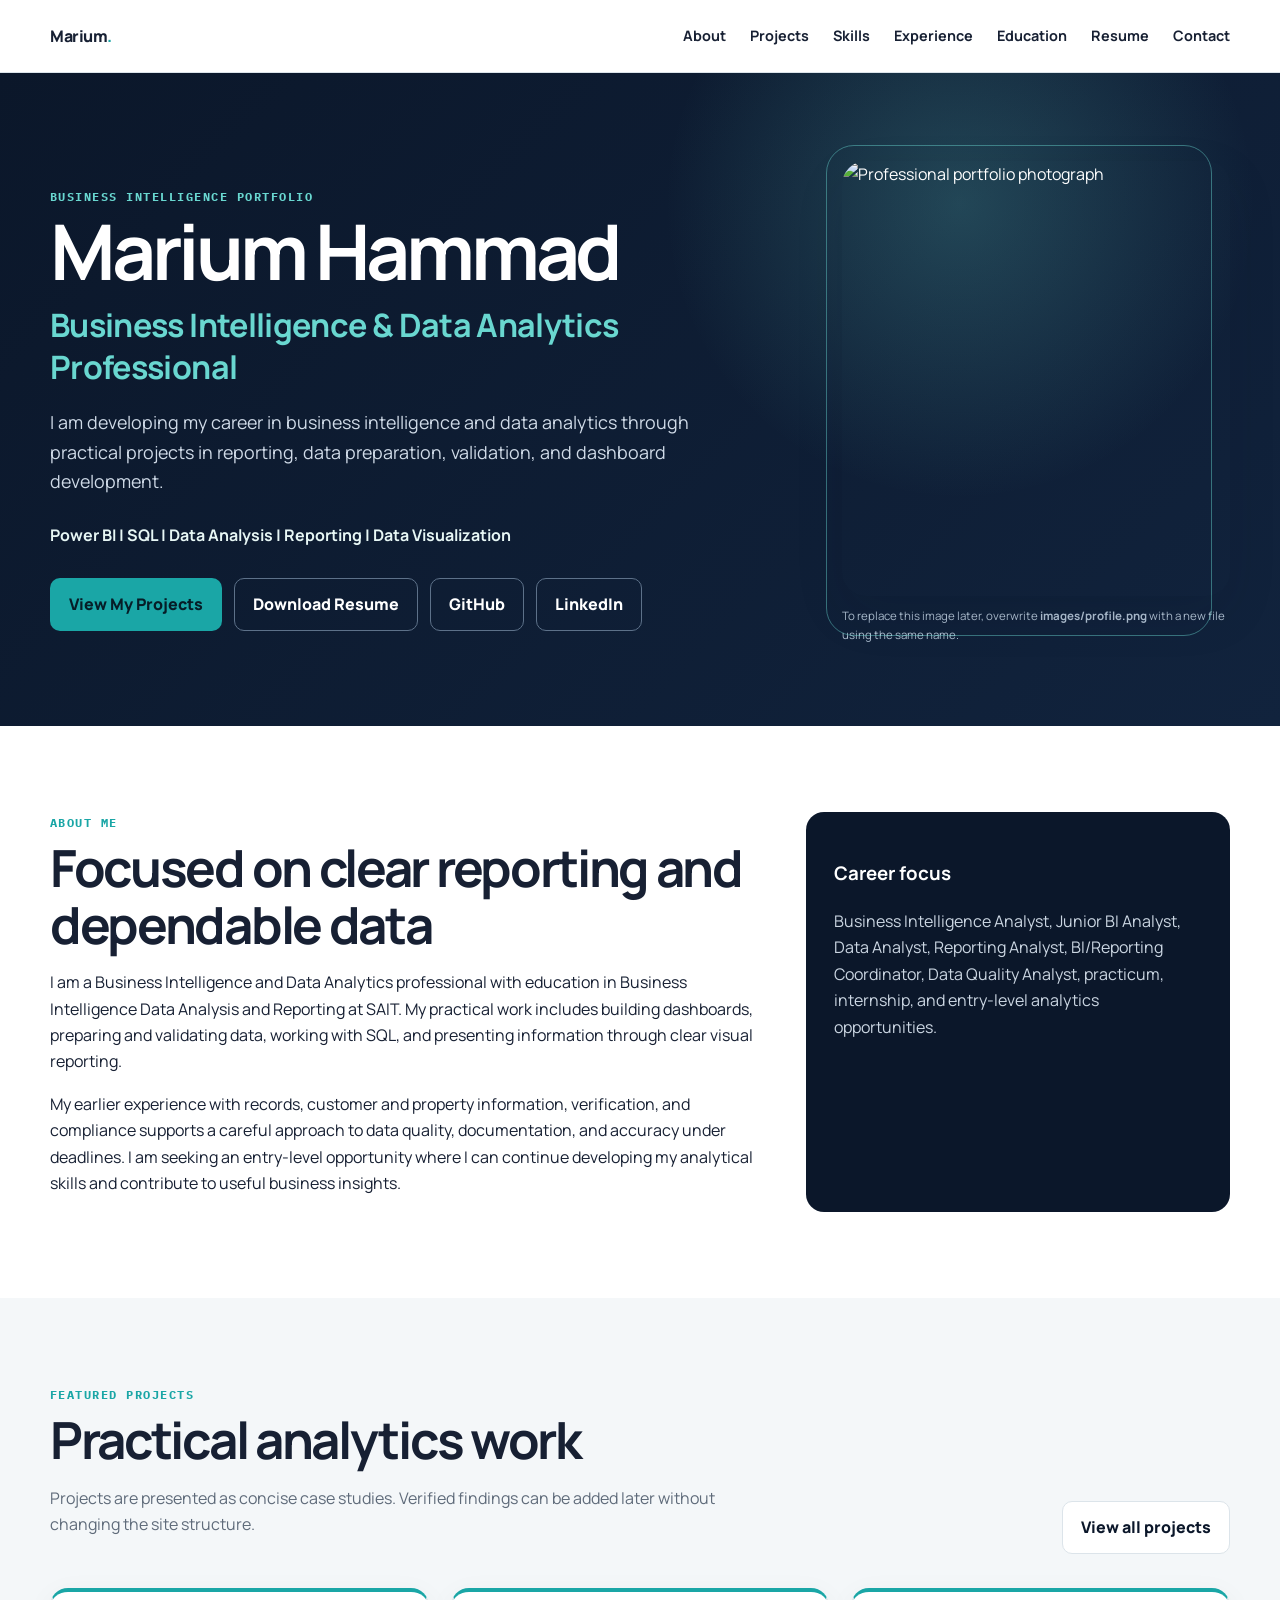
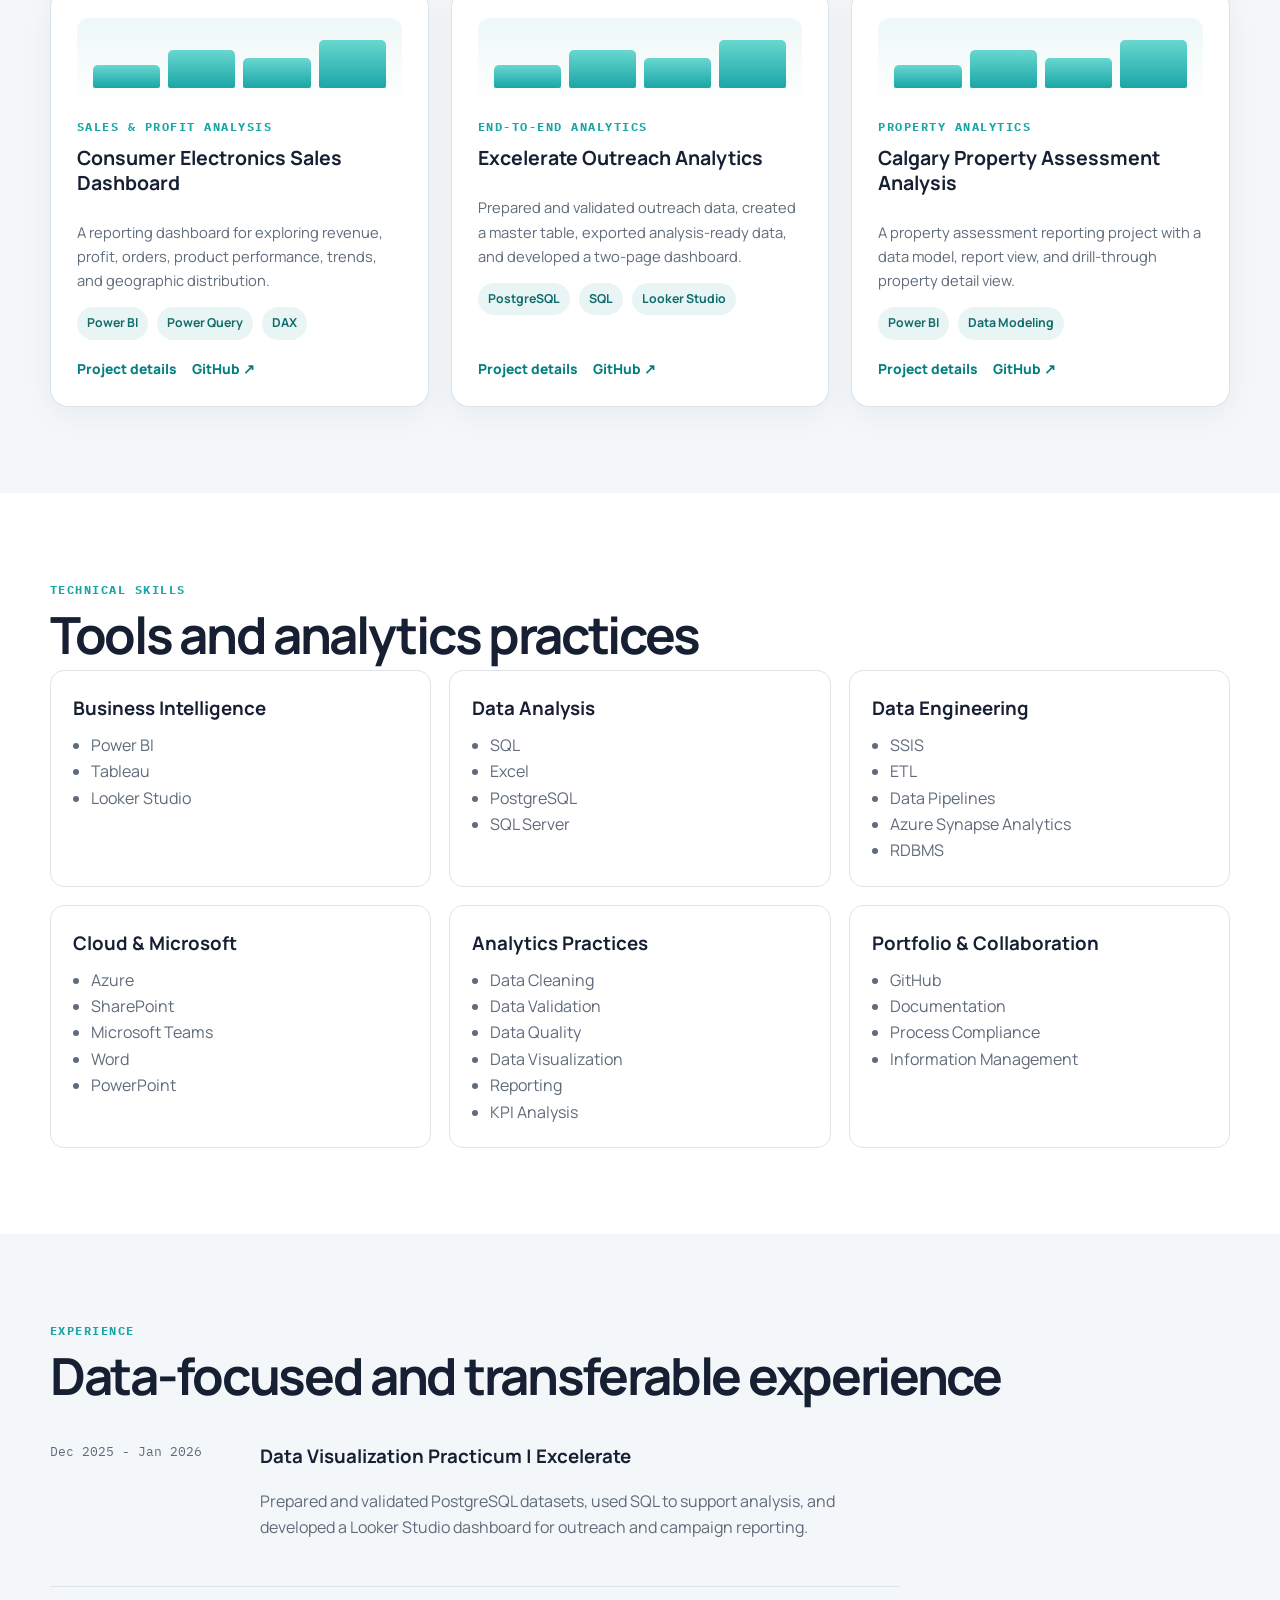
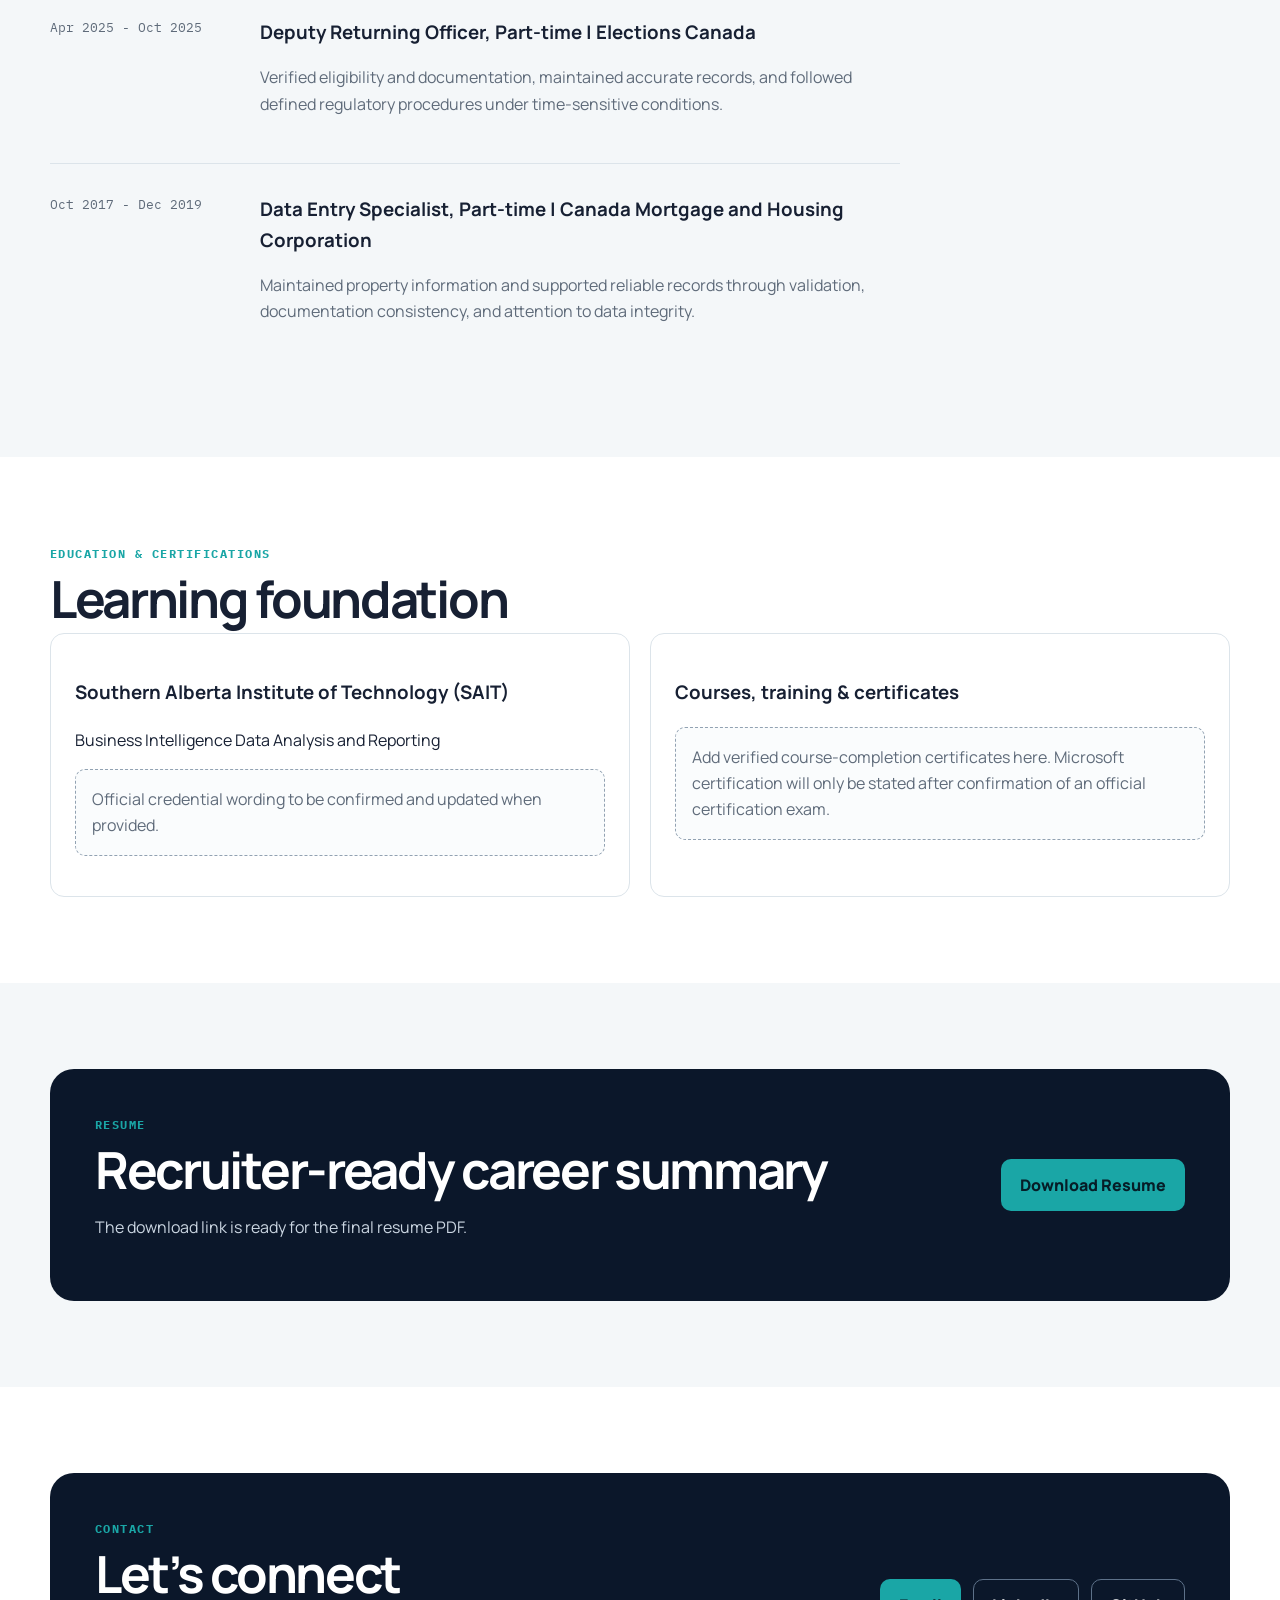
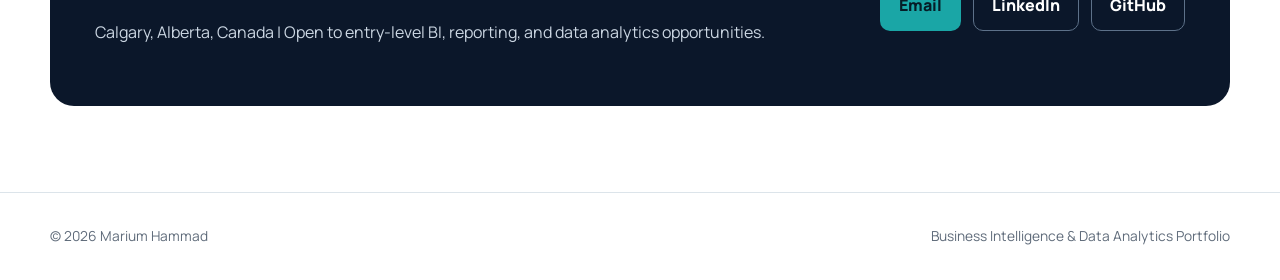
==== index.html @ 6989da73 "Add files via upload" ====
<!doctype html><html lang="en"><head><meta charset="utf-8"><meta name="viewport" content="width=device-width,initial-scale=1"><meta name="description" content="Portfolio of Marium Hammad, a Business Intelligence and Data Analytics professional in Calgary."><title>Marium Hammad | Business Intelligence & Data Analytics</title><link rel="stylesheet" href="style.css"></head><body><a class="skip" href="#main">Skip to content</a>
<header class="site-header"><div class="container nav"><a class="brand" href="#top">Marium<span>.</span></a><button class="menu" aria-expanded="false" aria-controls="navigation">Menu</button><nav id="navigation" class="nav-links" aria-label="Primary"><a href="#about">About</a><a href="#projects">Projects</a><a href="#skills">Skills</a><a href="#experience">Experience</a><a href="#education">Education</a><a href="#resume">Resume</a><a href="#contact">Contact</a></nav></div></header>
<main id="main"><section id="top" class="hero"><div class="container hero-grid"><div><div class="eyebrow">Business intelligence portfolio</div><h1>Marium Hammad<span>Business Intelligence & Data Analytics Professional</span></h1><p class="lead">I am developing my career in business intelligence and data analytics through practical projects in reporting, data preparation, validation, and dashboard development.</p><p class="focus">Power BI | SQL | Data Analysis | Reporting | Data Visualization</p><div class="actions"><a class="btn" href="#projects">View My Projects</a><a class="btn secondary" href="assets/Marium-Hammad-Resume.pdf">Download Resume</a><a class="btn secondary" href="https://github.com/MariumHammad" target="_blank" rel="noopener">GitHub</a><a class="btn secondary" href="https://linkedin.com/in/marium-hammad" target="_blank" rel="noopener">LinkedIn</a></div></div><div class="portrait"><img src="images/profile.png" alt="Professional portfolio photograph"><p class="photo-note">To replace this image later, overwrite <strong>images/profile.png</strong> with a new file using the same name.</p></div></div></section>
<section id="about" class="section"><div class="container about-grid"><div><div class="eyebrow">About me</div><h2>Focused on clear reporting and dependable data</h2><p>I am a Business Intelligence and Data Analytics professional with education in Business Intelligence Data Analysis and Reporting at SAIT. My practical work includes building dashboards, preparing and validating data, working with SQL, and presenting information through clear visual reporting.</p><p>My earlier experience with records, customer and property information, verification, and compliance supports a careful approach to data quality, documentation, and accuracy under deadlines. I am seeking an entry-level opportunity where I can continue developing my analytical skills and contribute to useful business insights.</p></div><aside class="callout"><h3>Career focus</h3><p>Business Intelligence Analyst, Junior BI Analyst, Data Analyst, Reporting Analyst, BI/Reporting Coordinator, Data Quality Analyst, practicum, internship, and entry-level analytics opportunities.</p></aside></div></section>
<section id="projects" class="section alt"><div class="container"><div class="section-head"><div><div class="eyebrow">Featured projects</div><h2>Practical analytics work</h2><p class="section-intro">Projects are presented as concise case studies. Verified findings can be added later without changing the site structure.</p></div><a class="btn light" href="projects/index.html">View all projects</a></div><div class="projects"><article class="card featured"><div class="icon-chart" aria-hidden="true"><i></i><i></i><i></i><i></i></div><span class="eyebrow">Sales & Profit Analysis</span><h3>Consumer Electronics Sales Dashboard</h3><p>A reporting dashboard for exploring revenue, profit, orders, product performance, trends, and geographic distribution.</p><div class="chips"><span class="chip">Power BI</span><span class="chip">Power Query</span><span class="chip">DAX</span></div><div class="links"><a href="projects/consumer-electronics-sales.html">Project details</a><a href="https://github.com/MariumHammad/consumer_electronics_sales_dashboard" target="_blank" rel="noopener">GitHub ↗</a></div></article><article class="card featured"><div class="icon-chart" aria-hidden="true"><i></i><i></i><i></i><i></i></div><span class="eyebrow">End-to-end analytics</span><h3>Excelerate Outreach Analytics</h3><p>Prepared and validated outreach data, created a master table, exported analysis-ready data, and developed a two-page dashboard.</p><div class="chips"><span class="chip">PostgreSQL</span><span class="chip">SQL</span><span class="chip">Looker Studio</span></div><div class="links"><a href="projects/excelerate-outreach.html">Project details</a><a href="https://github.com/MariumHammad/Excelerate-Data-Visualization-Associate-Early-Remote-Internship" target="_blank" rel="noopener">GitHub ↗</a></div></article><article class="card featured"><div class="icon-chart" aria-hidden="true"><i></i><i></i><i></i><i></i></div><span class="eyebrow">Property analytics</span><h3>Calgary Property Assessment Analysis</h3><p>A property assessment reporting project with a data model, report view, and drill-through property detail view.</p><div class="chips"><span class="chip">Power BI</span><span class="chip">Data Modeling</span></div><div class="links"><a href="projects/calgary-property.html">Project details</a><a href="https://github.com/MariumHammad/MMGT-206-Performance-Management-Application-Project-2" target="_blank" rel="noopener">GitHub ↗</a></div></article></div></div></section>
<section id="skills" class="section"><div class="container"><div class="eyebrow">Technical skills</div><h2>Tools and analytics practices</h2><div class="skills-grid"><div class="skill"><h3>Business Intelligence</h3><ul><li>Power BI</li><li>Tableau</li><li>Looker Studio</li></ul></div><div class="skill"><h3>Data Analysis</h3><ul><li>SQL</li><li>Excel</li><li>PostgreSQL</li><li>SQL Server</li></ul></div><div class="skill"><h3>Data Engineering</h3><ul><li>SSIS</li><li>ETL</li><li>Data Pipelines</li><li>Azure Synapse Analytics</li><li>RDBMS</li></ul></div><div class="skill"><h3>Cloud & Microsoft</h3><ul><li>Azure</li><li>SharePoint</li><li>Microsoft Teams</li><li>Word</li><li>PowerPoint</li></ul></div><div class="skill"><h3>Analytics Practices</h3><ul><li>Data Cleaning</li><li>Data Validation</li><li>Data Quality</li><li>Data Visualization</li><li>Reporting</li><li>KPI Analysis</li></ul></div><div class="skill"><h3>Portfolio & Collaboration</h3><ul><li>GitHub</li><li>Documentation</li><li>Process Compliance</li><li>Information Management</li></ul></div></div></div></section>
<section id="experience" class="section alt"><div class="container"><div class="eyebrow">Experience</div><h2>Data-focused and transferable experience</h2><div class="timeline"><article class="role"><time>Dec 2025 - Jan 2026</time><div><h3>Data Visualization Practicum | Excelerate</h3><p>Prepared and validated PostgreSQL datasets, used SQL to support analysis, and developed a Looker Studio dashboard for outreach and campaign reporting.</p></div></article><article class="role"><time>Apr 2025 - Oct 2025</time><div><h3>Deputy Returning Officer, Part-time | Elections Canada</h3><p>Verified eligibility and documentation, maintained accurate records, and followed defined regulatory procedures under time-sensitive conditions.</p></div></article><article class="role"><time>Oct 2017 - Dec 2019</time><div><h3>Data Entry Specialist, Part-time | Canada Mortgage and Housing Corporation</h3><p>Maintained property information and supported reliable records through validation, documentation consistency, and attention to data integrity.</p></div></article></div></div></section>
<section id="education" class="section"><div class="container"><div class="eyebrow">Education & certifications</div><h2>Learning foundation</h2><div class="credential-grid"><article class="credential"><h3>Southern Alberta Institute of Technology (SAIT)</h3><p>Business Intelligence Data Analysis and Reporting</p><p class="placeholder">Official credential wording to be confirmed and updated when provided.</p></article><article class="credential"><h3>Courses, training & certificates</h3><p class="placeholder">Add verified course-completion certificates here. Microsoft certification will only be stated after confirmation of an official certification exam.</p></article></div></div></section>
<section id="resume" class="section alt"><div class="container"><div class="resume-panel"><div><div class="eyebrow">Resume</div><h2>Recruiter-ready career summary</h2><p>The download link is ready for the final resume PDF.</p></div><a class="btn" href="assets/Marium-Hammad-Resume.pdf">Download Resume</a></div></div></section>
<section id="contact" class="section"><div class="container"><div class="contact-panel"><div><div class="eyebrow">Contact</div><h2>Let’s connect</h2><p>Calgary, Alberta, Canada | Open to entry-level BI, reporting, and data analytics opportunities.</p></div><div class="actions"><a class="btn" href="mailto:mariumhammad@hotmail.com">Email</a><a class="btn secondary" href="https://linkedin.com/in/marium-hammad" target="_blank" rel="noopener">LinkedIn</a><a class="btn secondary" href="https://github.com/MariumHammad" target="_blank" rel="noopener">GitHub</a></div></div></div></section></main>
<footer class="footer"><div class="container footer-row"><span>© <span id="year"></span> Marium Hammad</span><span>Business Intelligence & Data Analytics Portfolio</span></div></footer><script src="script.js"></script></body></html>
---- style.css ----
@import url('https://fonts.googleapis.com/css2?family=Manrope:wght@400;500;600;700;800&family=IBM+Plex+Mono:wght@500&display=swap');
:root{--navy:#0b172a;--navy2:#11233d;--teal:#1aa6a6;--cyan:#69d7d0;--ink:#172033;--muted:#5f6b7a;--line:#dce4ea;--soft:#f4f7f9;--white:#fff;--shadow:0 18px 50px rgba(11,23,42,.10);--radius:18px;--max:1180px}
*{box-sizing:border-box}html{scroll-behavior:smooth}body{margin:0;color:var(--ink);font-family:Manrope,Arial,sans-serif;line-height:1.65;background:#fff}a{color:inherit;text-decoration:none}img{max-width:100%;display:block}.container{width:min(var(--max),calc(100% - 40px));margin:auto}.skip{position:absolute;left:-9999px}.skip:focus{left:14px;top:14px;background:#fff;padding:10px;z-index:1000}.site-header{position:sticky;top:0;z-index:100;background:rgba(255,255,255,.94);backdrop-filter:blur(14px);border-bottom:1px solid var(--line)}.nav{height:72px;display:flex;align-items:center;justify-content:space-between}.brand{font-weight:800;letter-spacing:-.03em}.brand span{color:var(--teal)}.nav-links{display:flex;gap:24px;align-items:center;font-size:.9rem;font-weight:700}.nav-links a:hover,.nav-links a:focus{color:#087f7f}.menu{display:none;background:none;border:0;font:inherit;font-weight:800}.hero{color:#fff;background:radial-gradient(circle at 75% 20%,rgba(105,215,208,.22),transparent 27%),linear-gradient(135deg,var(--navy),var(--navy2));padding:88px 0 70px;overflow:hidden}.hero-grid{display:grid;grid-template-columns:1.3fr .7fr;gap:70px;align-items:center}.eyebrow{font-family:'IBM Plex Mono',monospace;color:var(--teal);text-transform:uppercase;letter-spacing:.12em;font-size:.78rem;font-weight:700}.hero .eyebrow{color:var(--cyan)}h1{font-size:clamp(2.7rem,6vw,5.5rem);line-height:1.02;letter-spacing:-.055em;margin:.35rem 0 1.2rem}.hero h1 span{display:block;color:var(--cyan);font-size:.42em;line-height:1.3;letter-spacing:-.02em;margin-top:15px}.lead{font-size:1.12rem;color:#cfdae7;max-width:690px}.focus{font-weight:700;color:#e7f7f5;margin:25px 0}.actions{display:flex;flex-wrap:wrap;gap:12px;margin-top:30px}.btn{display:inline-flex;align-items:center;justify-content:center;padding:12px 18px;border-radius:10px;font-weight:800;border:1px solid transparent;background:var(--teal);color:#061d27;transition:.2s}.btn:hover{transform:translateY(-2px);filter:brightness(1.06)}.btn.secondary{background:transparent;color:#fff;border-color:#5d7189}.btn.light{background:#fff;color:var(--navy);border-color:var(--line)}.portrait{position:relative}.portrait:before{content:'';position:absolute;inset:-16px 18px 20px -16px;border:1px solid rgba(105,215,208,.45);border-radius:28px}.portrait img{position:relative;aspect-ratio:1/1.12;object-fit:cover;border-radius:24px;box-shadow:var(--shadow)}.photo-note{font-size:.72rem;color:#aebfd0;margin-top:10px}.section{padding:86px 0}.section.alt{background:var(--soft)}.section-head{display:flex;justify-content:space-between;gap:30px;align-items:end;margin-bottom:34px}.section h2,.project-hero h1{font-size:clamp(2rem,4vw,3.2rem);line-height:1.12;letter-spacing:-.045em;margin:.4rem 0}.section-intro{color:var(--muted);max-width:720px}.about-grid{display:grid;grid-template-columns:1.25fr .75fr;gap:50px}.callout{background:var(--navy);color:#fff;padding:28px;border-radius:var(--radius)}.callout p{color:#cbd6e2}.chips{display:flex;flex-wrap:wrap;gap:9px}.chip{font-size:.77rem;font-weight:700;padding:6px 10px;border-radius:99px;background:#e9f5f4;color:#116c6c}.projects{display:grid;grid-template-columns:repeat(3,1fr);gap:22px}.card{background:#fff;border:1px solid var(--line);border-radius:var(--radius);padding:26px;box-shadow:0 8px 30px rgba(11,23,42,.05);display:flex;flex-direction:column}.card.featured{border-top:4px solid var(--teal)}.card h3{font-size:1.22rem;line-height:1.25;margin:10px 0}.card p{color:var(--muted);font-size:.92rem}.card .links{display:flex;gap:15px;margin-top:auto;padding-top:18px;font-weight:800;font-size:.86rem}.card .links a{color:#087f7f}.icon-chart{height:86px;border-radius:12px;background:linear-gradient(180deg,#edf8f7,#fff);display:flex;align-items:end;gap:8px;padding:16px;margin-bottom:12px}.icon-chart i{display:block;flex:1;background:linear-gradient(var(--cyan),var(--teal));border-radius:5px 5px 2px 2px}.icon-chart i:nth-child(1){height:42%}.icon-chart i:nth-child(2){height:70%}.icon-chart i:nth-child(3){height:55%}.icon-chart i:nth-child(4){height:88%}.skills-grid{display:grid;grid-template-columns:repeat(3,1fr);gap:18px}.skill{background:#fff;border:1px solid var(--line);border-radius:14px;padding:22px}.skill h3{margin:0 0 8px}.skill ul{margin:0;padding-left:18px;color:var(--muted)}.timeline{max-width:850px}.role{display:grid;grid-template-columns:180px 1fr;gap:30px;padding:30px 0;border-top:1px solid var(--line)}.role:first-child{border-top:0}.role time{font-family:'IBM Plex Mono',monospace;font-size:.8rem;color:var(--muted)}.role h3{margin:0}.role p{color:var(--muted)}.credential-grid{display:grid;grid-template-columns:1fr 1fr;gap:20px}.credential{border:1px solid var(--line);border-radius:14px;padding:24px}.placeholder{border:1px dashed #92a2b2;background:#fafcfd;color:var(--muted);padding:16px;border-radius:10px}.resume-panel,.contact-panel{background:var(--navy);color:#fff;padding:45px;border-radius:24px;display:flex;justify-content:space-between;gap:30px;align-items:center}.resume-panel p,.contact-panel p{color:#cbd6e2}.footer{padding:32px 0;border-top:1px solid var(--line);color:var(--muted);font-size:.86rem}.footer-row{display:flex;justify-content:space-between;gap:20px}.project-hero{background:var(--navy);color:#fff;padding:70px 0}.project-hero p{color:#cbd6e2;max-width:760px}.detail-grid{display:grid;grid-template-columns:2fr 1fr;gap:30px}.detail-section{padding:25px 0;border-bottom:1px solid var(--line)}.detail-section h2{font-size:1.35rem}.side-card{position:sticky;top:100px;border:1px solid var(--line);border-radius:16px;padding:22px;height:max-content}.side-card dt{font-size:.75rem;text-transform:uppercase;color:var(--muted);font-weight:800}.side-card dd{margin:2px 0 16px}.notice{background:#fff7dc;border-left:4px solid #d69c00;padding:14px 16px;border-radius:6px;color:#654c00}.project-list{display:grid;gap:18px}.compact{display:grid;grid-template-columns:1fr auto;align-items:center;gap:20px;border:1px solid var(--line);border-radius:14px;padding:22px}.compact h3{margin:0}.compact p{margin:5px 0;color:var(--muted)}@media(max-width:900px){.projects,.skills-grid{grid-template-columns:1fr 1fr}.hero-grid,.about-grid,.detail-grid{grid-template-columns:1fr}.portrait{max-width:380px}.credential-grid{grid-template-columns:1fr}.side-card{position:static}}@media(max-width:680px){.container{width:min(100% - 28px,var(--max))}.menu{display:block}.nav-links{display:none;position:absolute;top:72px;left:0;right:0;background:#fff;padding:18px 24px;border-bottom:1px solid var(--line);flex-direction:column;align-items:flex-start}.nav-links.open{display:flex}.hero{padding-top:55px}.projects,.skills-grid{grid-template-columns:1fr}.section{padding:64px 0}.section-head,.resume-panel,.contact-panel,.footer-row{align-items:flex-start;flex-direction:column}.role{grid-template-columns:1fr;gap:8px}.compact{grid-template-columns:1fr}}
@media(prefers-reduced-motion:reduce){html{scroll-behavior:auto}.btn{transition:none}}
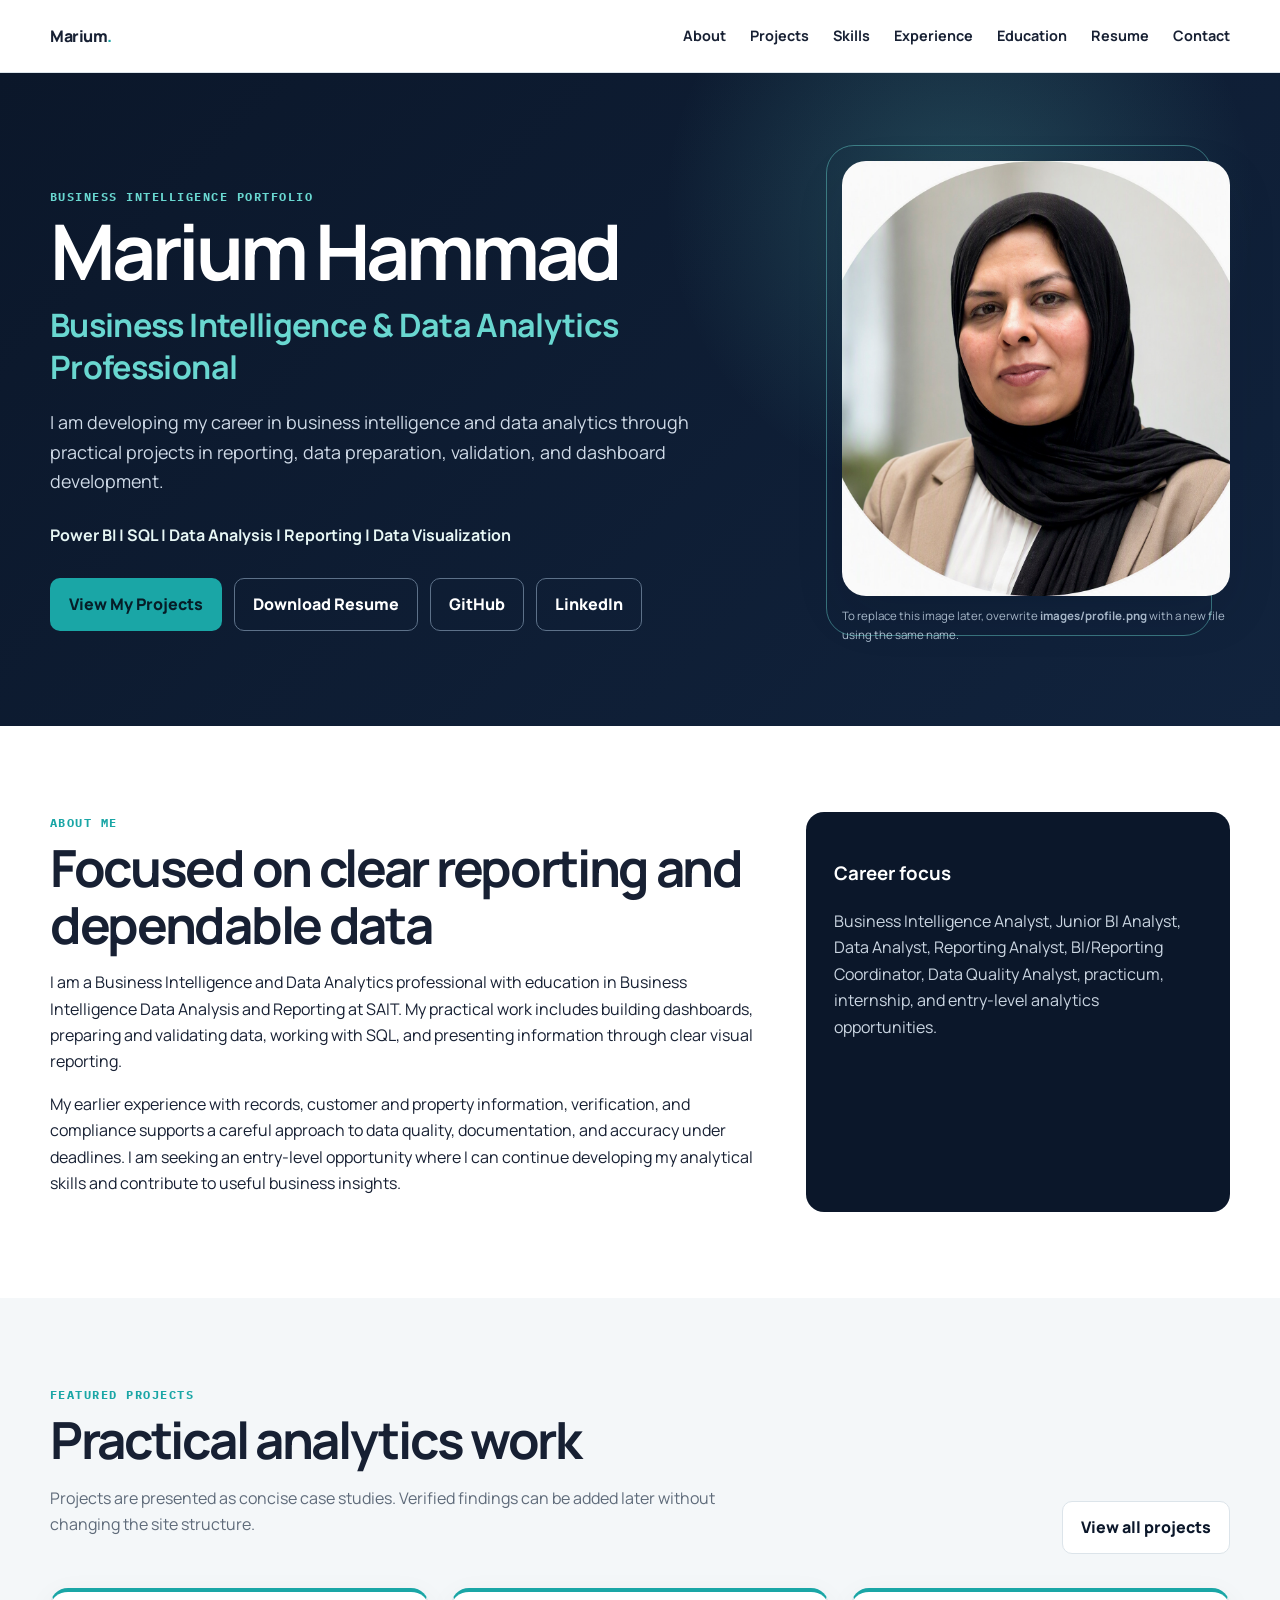
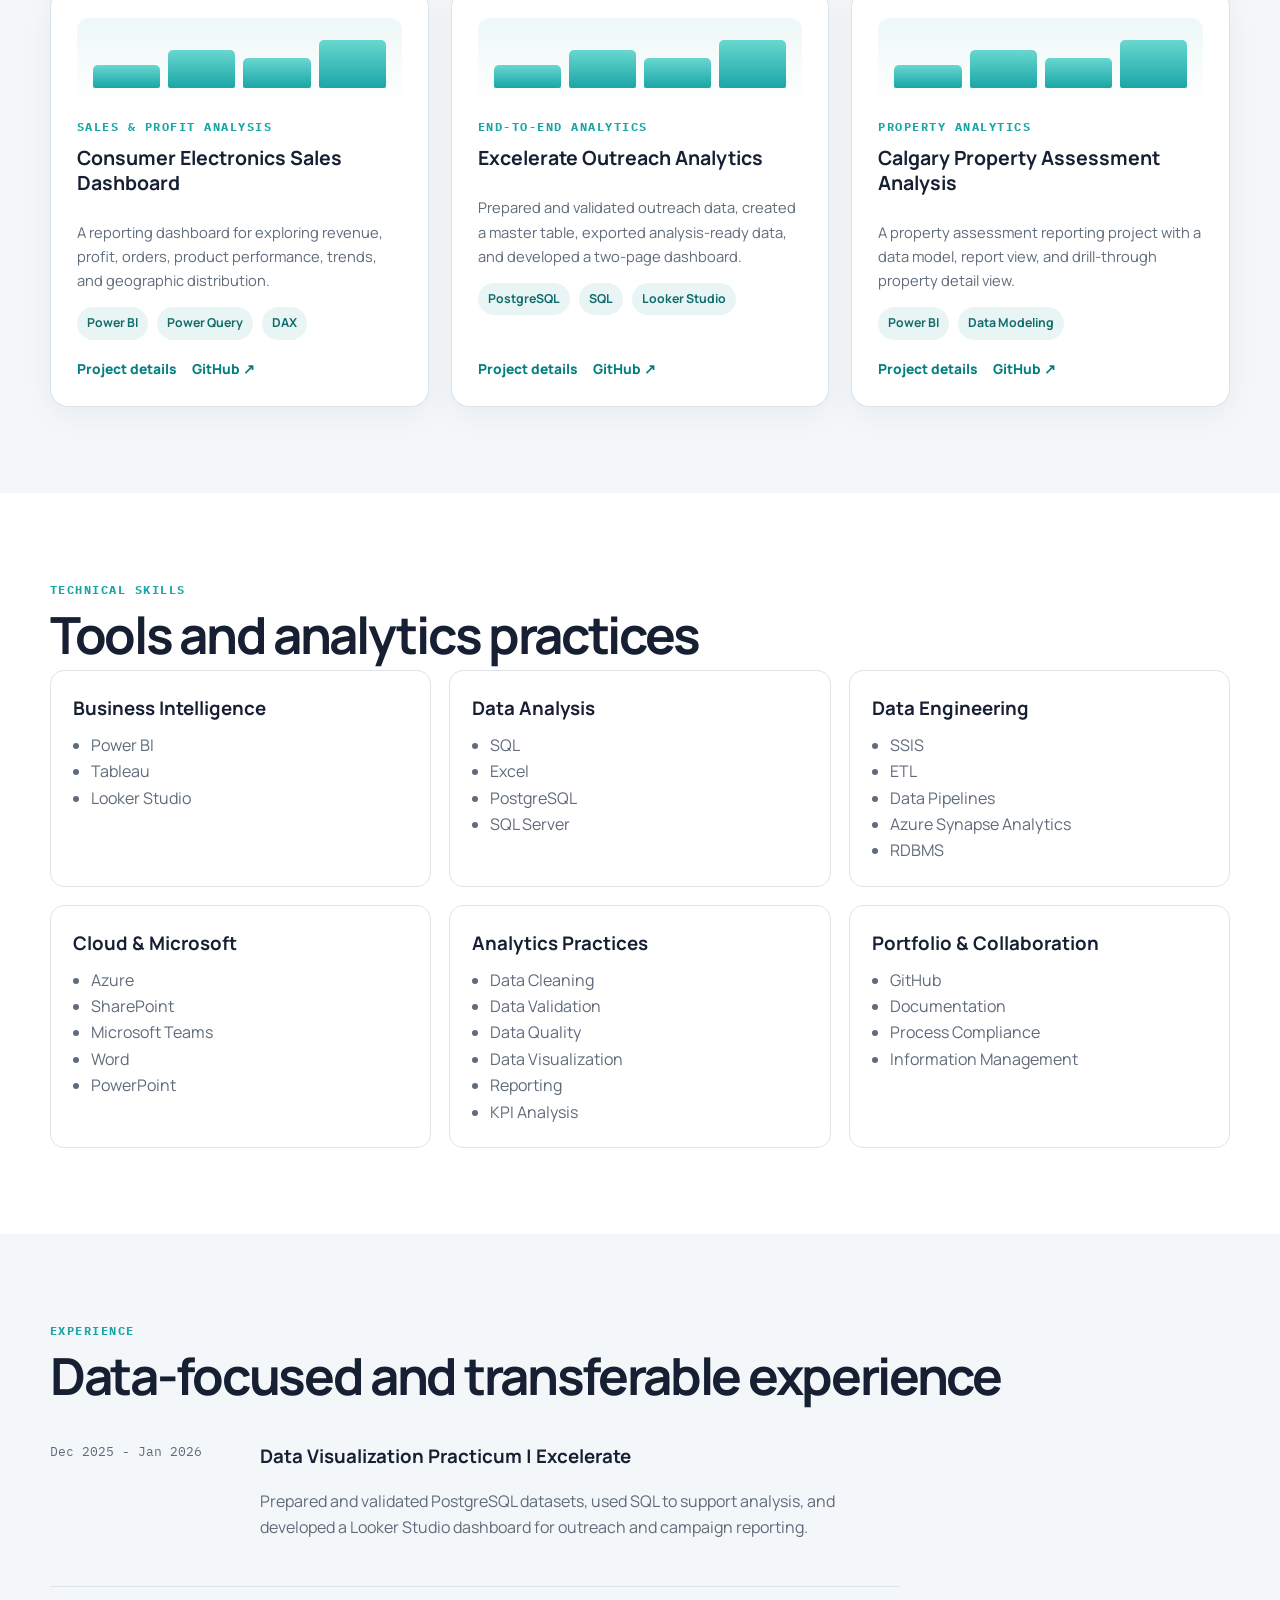
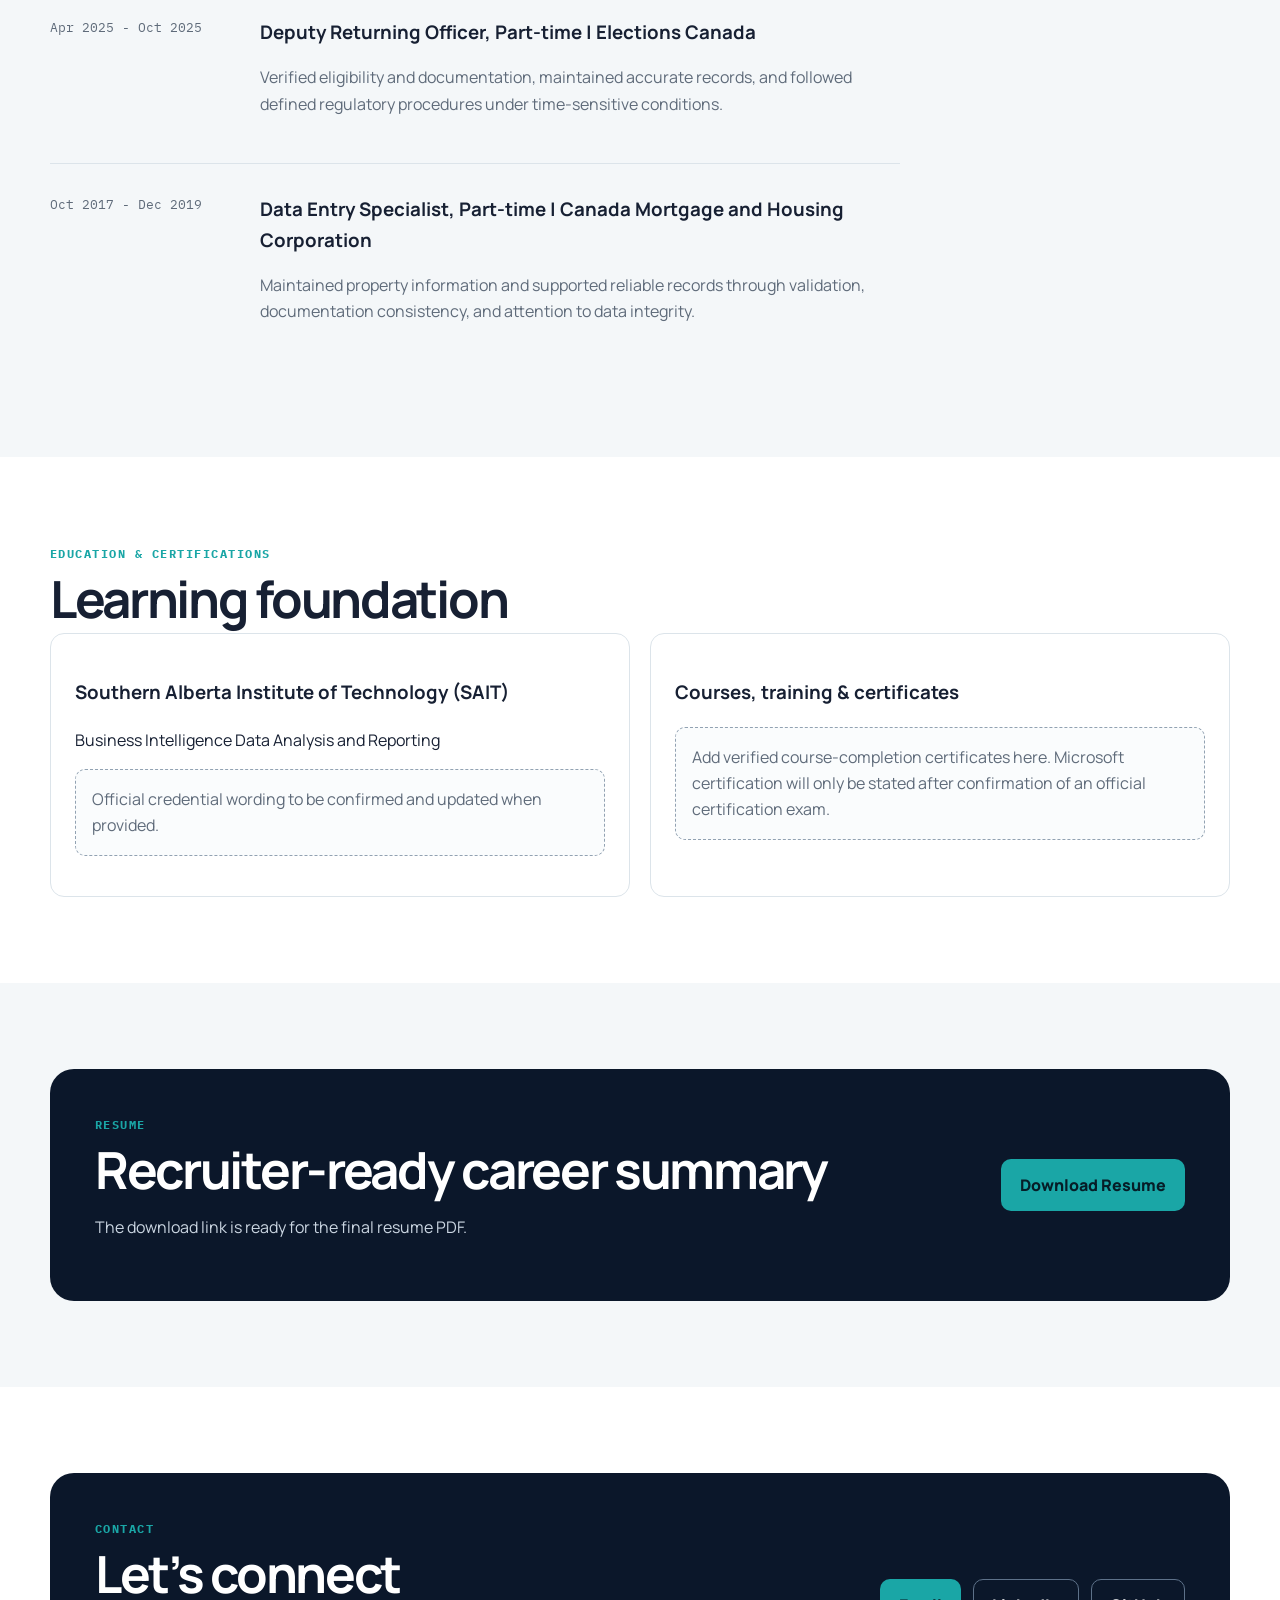
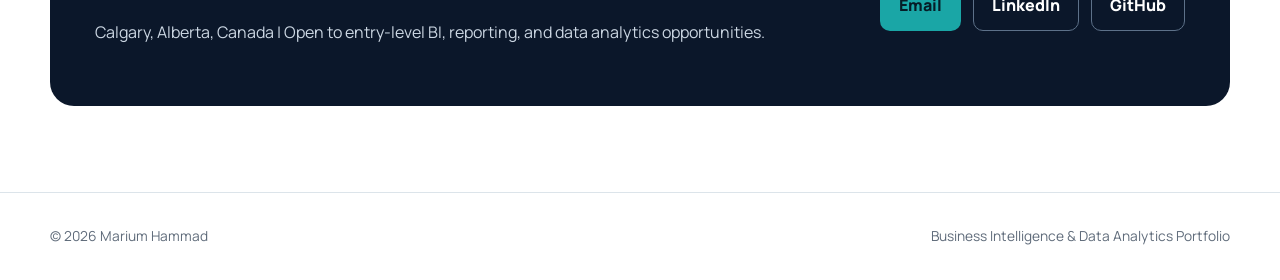
==== commit b417430c: "Update index.html" ====
--- a/index.html
+++ b/index.html
@@ -1,6 +1,6 @@
 <!doctype html><html lang="en"><head><meta charset="utf-8"><meta name="viewport" content="width=device-width,initial-scale=1"><meta name="description" content="Portfolio of Marium Hammad, a Business Intelligence and Data Analytics professional in Calgary."><title>Marium Hammad | Business Intelligence & Data Analytics</title><link rel="stylesheet" href="style.css"></head><body><a class="skip" href="#main">Skip to content</a>
 <header class="site-header"><div class="container nav"><a class="brand" href="#top">Marium<span>.</span></a><button class="menu" aria-expanded="false" aria-controls="navigation">Menu</button><nav id="navigation" class="nav-links" aria-label="Primary"><a href="#about">About</a><a href="#projects">Projects</a><a href="#skills">Skills</a><a href="#experience">Experience</a><a href="#education">Education</a><a href="#resume">Resume</a><a href="#contact">Contact</a></nav></div></header>
-<main id="main"><section id="top" class="hero"><div class="container hero-grid"><div><div class="eyebrow">Business intelligence portfolio</div><h1>Marium Hammad<span>Business Intelligence & Data Analytics Professional</span></h1><p class="lead">I am developing my career in business intelligence and data analytics through practical projects in reporting, data preparation, validation, and dashboard development.</p><p class="focus">Power BI | SQL | Data Analysis | Reporting | Data Visualization</p><div class="actions"><a class="btn" href="#projects">View My Projects</a><a class="btn secondary" href="assets/Marium-Hammad-Resume.pdf">Download Resume</a><a class="btn secondary" href="https://github.com/MariumHammad" target="_blank" rel="noopener">GitHub</a><a class="btn secondary" href="https://linkedin.com/in/marium-hammad" target="_blank" rel="noopener">LinkedIn</a></div></div><div class="portrait"><img src="images/profile.png" alt="Professional portfolio photograph"><p class="photo-note">To replace this image later, overwrite <strong>images/profile.png</strong> with a new file using the same name.</p></div></div></section>
+<main id="main"><section id="top" class="hero"><div class="container hero-grid"><div><div class="eyebrow">Business intelligence portfolio</div><h1>Marium Hammad<span>Business Intelligence & Data Analytics Professional</span></h1><p class="lead">I am developing my career in business intelligence and data analytics through practical projects in reporting, data preparation, validation, and dashboard development.</p><p class="focus">Power BI | SQL | Data Analysis | Reporting | Data Visualization</p><div class="actions"><a class="btn" href="#projects">View My Projects</a><a class="btn secondary" href="assets/Marium-Hammad-Resume.pdf">Download Resume</a><a class="btn secondary" href="https://github.com/MariumHammad" target="_blank" rel="noopener">GitHub</a><a class="btn secondary" href="https://linkedin.com/in/marium-hammad" target="_blank" rel="noopener">LinkedIn</a></div></div><div class="portrait"><img src="images/marium-hammad.jpg" alt="Professional portfolio photograph"><p class="photo-note">To replace this image later, overwrite <strong>images/profile.png</strong> with a new file using the same name.</p></div></div></section>
 <section id="about" class="section"><div class="container about-grid"><div><div class="eyebrow">About me</div><h2>Focused on clear reporting and dependable data</h2><p>I am a Business Intelligence and Data Analytics professional with education in Business Intelligence Data Analysis and Reporting at SAIT. My practical work includes building dashboards, preparing and validating data, working with SQL, and presenting information through clear visual reporting.</p><p>My earlier experience with records, customer and property information, verification, and compliance supports a careful approach to data quality, documentation, and accuracy under deadlines. I am seeking an entry-level opportunity where I can continue developing my analytical skills and contribute to useful business insights.</p></div><aside class="callout"><h3>Career focus</h3><p>Business Intelligence Analyst, Junior BI Analyst, Data Analyst, Reporting Analyst, BI/Reporting Coordinator, Data Quality Analyst, practicum, internship, and entry-level analytics opportunities.</p></aside></div></section>
 <section id="projects" class="section alt"><div class="container"><div class="section-head"><div><div class="eyebrow">Featured projects</div><h2>Practical analytics work</h2><p class="section-intro">Projects are presented as concise case studies. Verified findings can be added later without changing the site structure.</p></div><a class="btn light" href="projects/index.html">View all projects</a></div><div class="projects"><article class="card featured"><div class="icon-chart" aria-hidden="true"><i></i><i></i><i></i><i></i></div><span class="eyebrow">Sales & Profit Analysis</span><h3>Consumer Electronics Sales Dashboard</h3><p>A reporting dashboard for exploring revenue, profit, orders, product performance, trends, and geographic distribution.</p><div class="chips"><span class="chip">Power BI</span><span class="chip">Power Query</span><span class="chip">DAX</span></div><div class="links"><a href="projects/consumer-electronics-sales.html">Project details</a><a href="https://github.com/MariumHammad/consumer_electronics_sales_dashboard" target="_blank" rel="noopener">GitHub ↗</a></div></article><article class="card featured"><div class="icon-chart" aria-hidden="true"><i></i><i></i><i></i><i></i></div><span class="eyebrow">End-to-end analytics</span><h3>Excelerate Outreach Analytics</h3><p>Prepared and validated outreach data, created a master table, exported analysis-ready data, and developed a two-page dashboard.</p><div class="chips"><span class="chip">PostgreSQL</span><span class="chip">SQL</span><span class="chip">Looker Studio</span></div><div class="links"><a href="projects/excelerate-outreach.html">Project details</a><a href="https://github.com/MariumHammad/Excelerate-Data-Visualization-Associate-Early-Remote-Internship" target="_blank" rel="noopener">GitHub ↗</a></div></article><article class="card featured"><div class="icon-chart" aria-hidden="true"><i></i><i></i><i></i><i></i></div><span class="eyebrow">Property analytics</span><h3>Calgary Property Assessment Analysis</h3><p>A property assessment reporting project with a data model, report view, and drill-through property detail view.</p><div class="chips"><span class="chip">Power BI</span><span class="chip">Data Modeling</span></div><div class="links"><a href="projects/calgary-property.html">Project details</a><a href="https://github.com/MariumHammad/MMGT-206-Performance-Management-Application-Project-2" target="_blank" rel="noopener">GitHub ↗</a></div></article></div></div></section>
 <section id="skills" class="section"><div class="container"><div class="eyebrow">Technical skills</div><h2>Tools and analytics practices</h2><div class="skills-grid"><div class="skill"><h3>Business Intelligence</h3><ul><li>Power BI</li><li>Tableau</li><li>Looker Studio</li></ul></div><div class="skill"><h3>Data Analysis</h3><ul><li>SQL</li><li>Excel</li><li>PostgreSQL</li><li>SQL Server</li></ul></div><div class="skill"><h3>Data Engineering</h3><ul><li>SSIS</li><li>ETL</li><li>Data Pipelines</li><li>Azure Synapse Analytics</li><li>RDBMS</li></ul></div><div class="skill"><h3>Cloud & Microsoft</h3><ul><li>Azure</li><li>SharePoint</li><li>Microsoft Teams</li><li>Word</li><li>PowerPoint</li></ul></div><div class="skill"><h3>Analytics Practices</h3><ul><li>Data Cleaning</li><li>Data Validation</li><li>Data Quality</li><li>Data Visualization</li><li>Reporting</li><li>KPI Analysis</li></ul></div><div class="skill"><h3>Portfolio & Collaboration</h3><ul><li>GitHub</li><li>Documentation</li><li>Process Compliance</li><li>Information Management</li></ul></div></div></div></section>
@@ -8,4 +8,4 @@
 <section id="education" class="section"><div class="container"><div class="eyebrow">Education & certifications</div><h2>Learning foundation</h2><div class="credential-grid"><article class="credential"><h3>Southern Alberta Institute of Technology (SAIT)</h3><p>Business Intelligence Data Analysis and Reporting</p><p class="placeholder">Official credential wording to be confirmed and updated when provided.</p></article><article class="credential"><h3>Courses, training & certificates</h3><p class="placeholder">Add verified course-completion certificates here. Microsoft certification will only be stated after confirmation of an official certification exam.</p></article></div></div></section>
 <section id="resume" class="section alt"><div class="container"><div class="resume-panel"><div><div class="eyebrow">Resume</div><h2>Recruiter-ready career summary</h2><p>The download link is ready for the final resume PDF.</p></div><a class="btn" href="assets/Marium-Hammad-Resume.pdf">Download Resume</a></div></div></section>
 <section id="contact" class="section"><div class="container"><div class="contact-panel"><div><div class="eyebrow">Contact</div><h2>Let’s connect</h2><p>Calgary, Alberta, Canada | Open to entry-level BI, reporting, and data analytics opportunities.</p></div><div class="actions"><a class="btn" href="mailto:mariumhammad@hotmail.com">Email</a><a class="btn secondary" href="https://linkedin.com/in/marium-hammad" target="_blank" rel="noopener">LinkedIn</a><a class="btn secondary" href="https://github.com/MariumHammad" target="_blank" rel="noopener">GitHub</a></div></div></div></section></main>
-<footer class="footer"><div class="container footer-row"><span>© <span id="year"></span> Marium Hammad</span><span>Business Intelligence & Data Analytics Portfolio</span></div></footer><script src="script.js"></script></body></html>+<footer class="footer"><div class="container footer-row"><span>© <span id="year"></span> Marium Hammad</span><span>Business Intelligence & Data Analytics Portfolio</span></div></footer><script src="script.js"></script></body></html>
